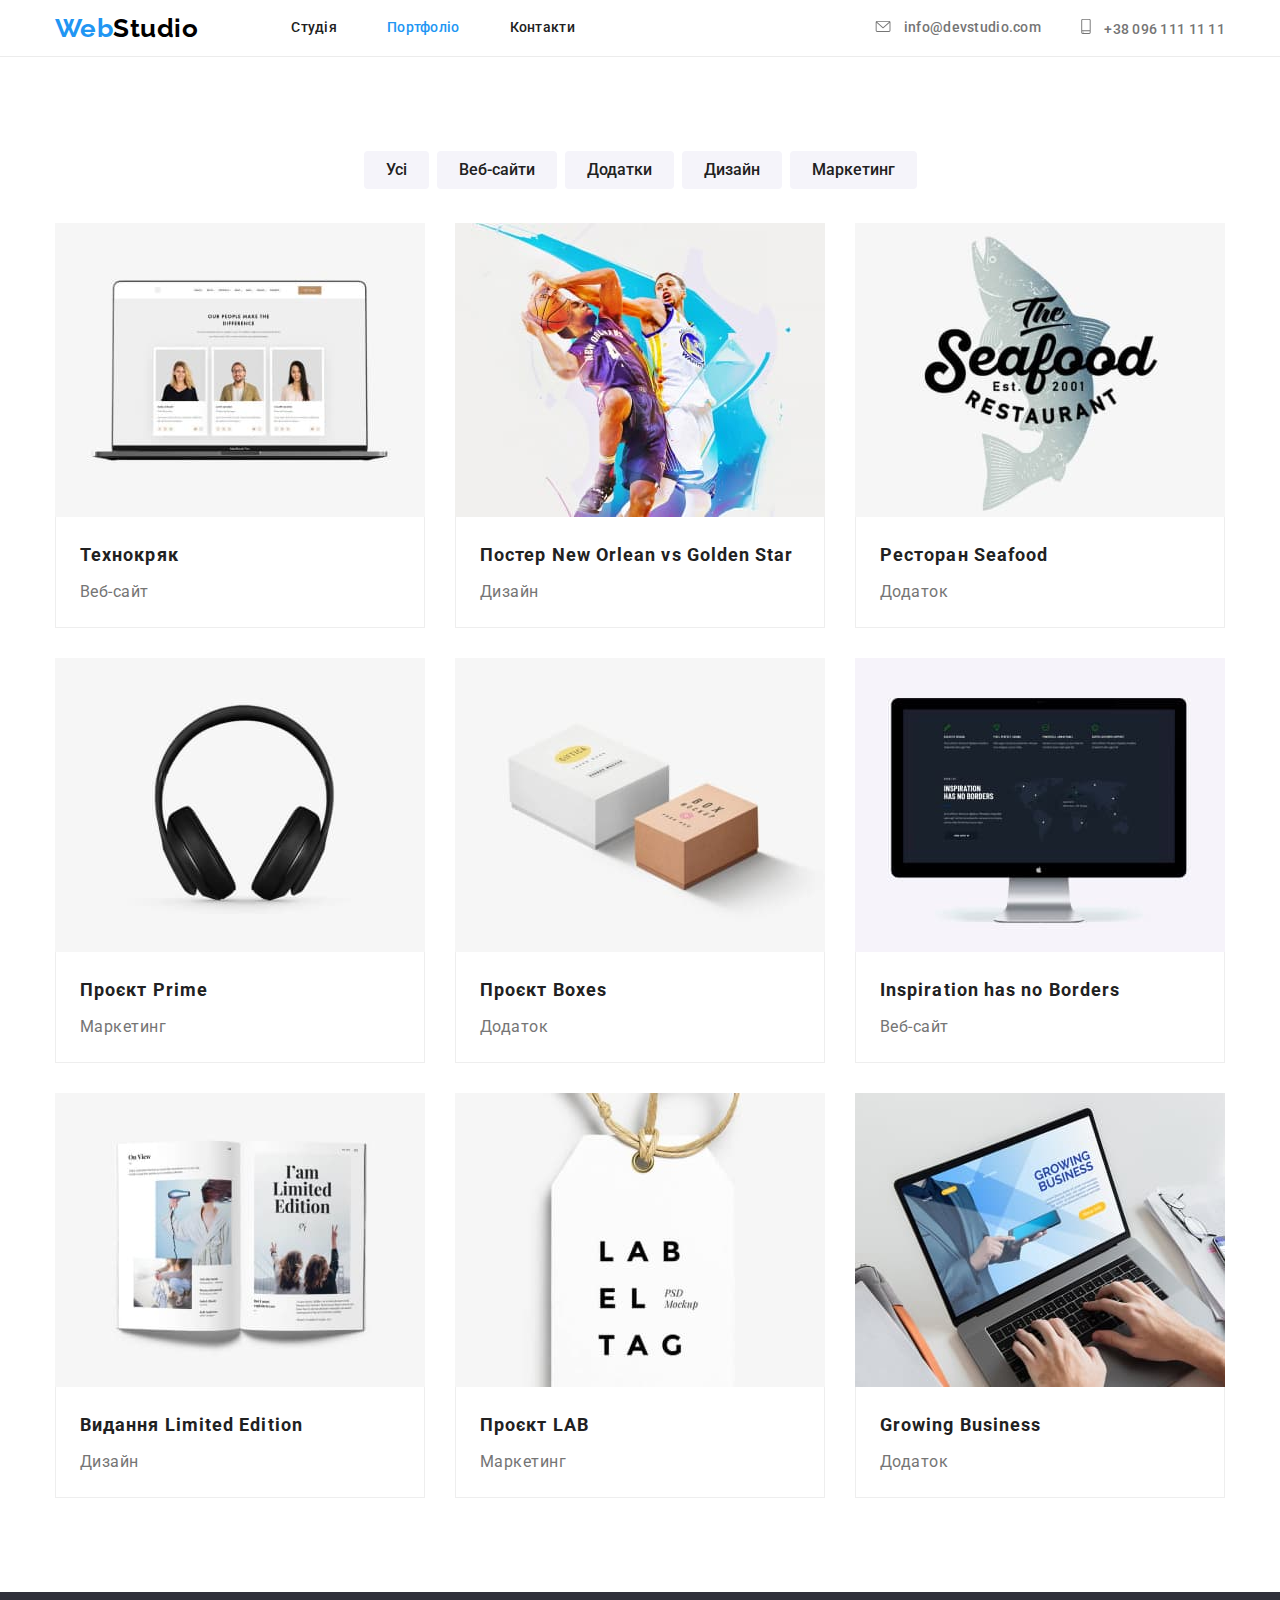
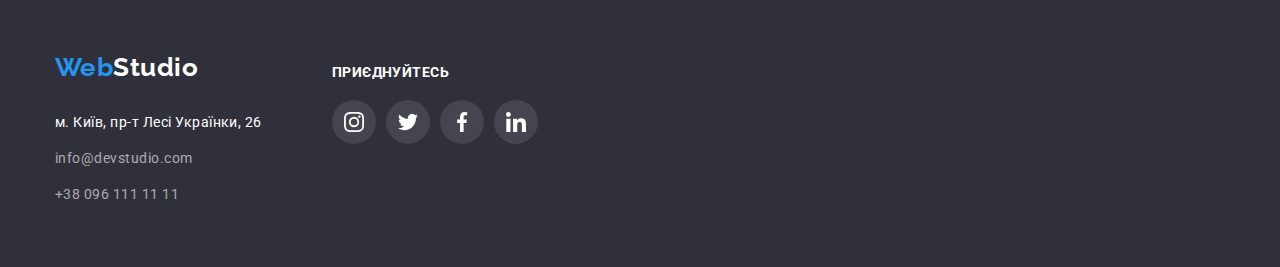
==== portfolio.html @ bcf941a9 "hw5 start" ====
<!DOCTYPE html>
<html lang="uk">
<head>
    <meta charset="UTF-8">
    <meta http-equiv="X-UA-Compatible" content="IE=edge">
    <meta name="viewport" content="width=device-width, initial-scale=1.0">
    <title>WebStudio. Портфоліо</title>
    <link href="https://fonts.googleapis.com/css2?family=Raleway:wght@700&family=Roboto:wght@400;500;700;900&display=swap"
        rel="stylesheet">
    <link rel="stylesheet" href="https://cdnjs.cloudflare.com/ajax/libs/modern-normalize/1.1.0/modern-normalize.min.css">
    <link rel="stylesheet" href="./css/styles.css">
</head>
<body>
    <!--Page header-->
    <header class="page-header">
        <div class="container">
        <nav class="nav">
            <!--Logo-->
            <a href="/" class="logo">Web<span class="studio-header">Studio</span></a>
            <!--Links to other pages-->
            <ul class="site-nav list">
                <li class="item"><a href="./index.html" class="link">Студія</a></li>
                <li class="item"><a href="./portfolio.html" class="link current">Портфоліо</a></li>
                <li class="item"><a href="" class="link">Контакти</a></li>
            </ul>        
        <!--Contacts-->
        <ul class="contact-nav list">
            <li class="item">
                <a href="mailto:info@devstudio.com" class="link mail">
                    <svg class="icon" width="16" height="12">
                        <use href="./images/icons.svg#envelope"></use>
                    </svg>                    
                    info@devstudio.com
                </a>
            </li>
            <li class="item">
                <a href="tel:+380961111111" class="link tel">
                    <svg class="icon" width="10" height="16">
                        <use href="./images/icons.svg#smartphone"></use>
                    </svg>
                    +38 096 111 11 11
                </a>
            </li>
        </ul>
        </nav>
        </div>
    </header>
    <!-- Main content -->
    <main>
        <section class="portfolio">
            <div class="container">
                <h1 hidden>Портфоліо</h1>
                <!-- Buttons -->
                <ul class="buttons list">
                    <li class="item"><button class="link all" type="button">Усі</button></li>
                    <li class="item"><button class="link" type="button">Веб-сайти</button></li>
                    <li class="item"><button class="link" type="button">Додатки</button></li>
                    <li class="item"><button class="link" type="button">Дизайн</button></li>
                    <li class="item"><button class="link" type="button">Маркетинг</button></li>
                </ul>
                <!-- Projects -->
                <ul class="works list">
                    <li class="item">
                        <article class="card">
                            <a href="" class="service">
                                <div class="thumb">
                                    <img src="./images/img1.jpg" alt="Фото людей на мніторі" width="370">
                                </div>
                                <div class="case">                                
                                    <h2 class="title">Технокряк</h2>
                                    <p class="text">Веб-сайт</p>
                                </div>
                            </a>
                        </article>
                    </li>
                    <li class="item">
                        <article class="card">
                            <a href="" class="service">
                                <div class="thumb">
                                    <img src="./images/img2.jpg" alt="Баскетболісти" width="370">
                                </div>
                                <div class="case">
                                    <h2 class="title">Постер New Orlean vs Golden Star</h2>
                                    <p class="text">Дизайн</p>
                                </div>
                            </a>
                        </article>
                    </li>
                    <li class="item">
                        <article class="card">
                            <a href="" class="service">
                                <div class="thumb">
                                    <img src="./images/img3.jpg" alt="Логотип ресторану" width="370">
                                </div>
                                <div class="case">
                                    <h2 class="title">Ресторан Seafood</h2>
                                    <p class="text">Додаток</p>
                                </div>
                            </a>
                        </article>
                    </li>
                    <li class="item">
                        <article class="card">
                            <a href="" class="service">
                                <div class="thumb">
                                    <img src="./images/img4.jpg" alt="Навухники" width="370">
                                </div>
                                <div class="case">
                                    <h2 class="title">Проєкт Prime</h2>
                                    <p class="text">Маркетинг</p>
                                </div>
                            </a>
                        </article>
                    </li>
                    <li class="item">
                        <article class="card">
                            <a href="" class="service">
                                <div class="thumb">
                                    <img src="./images/img5.jpg" alt="Коробки" width="370">
                                </div>
                                <div class="case">
                                    <h2 class="title">Проєкт Boxes</h2>
                                    <p class="text">Додаток</p>
                                </div>
                            </a>
                        </article>
                    </li>
                    <li class="item">
                        <article class="card">
                            <a href="" class="service">
                                <div class="thumb">
                                    <img src="./images/img6.jpg" alt="Монітор" width="370">
                                </div>
                                <div class="case">
                                    <h2 class="title">Inspiration has no Borders</h2>
                                    <p class="text">Веб-сайт</p>
                                </div>
                            </a>
                        </article>
                    </li>
                    <li class="item">
                        <article class="card">
                            <a href="" class="service">
                                <div class="thumb">
                                    <img src="./images/img7.jpg" alt="Журнал" width="370">
                                </div>
                                <div class="case">
                                    <h2 class="title">Видання Limited Edition</h2>
                                    <p class="text">Дизайн</p>
                                </div>
                            </a>
                        </article>
                    </li>
                    <li class="item">
                        <article class="card">
                            <a href="" class="service">
                                <div class="thumb">
                                    <img src="./images/img8.jpg" alt="Етикетка" width="370">
                                </div>
                                <div class="case">
                                    <h2 class="title">Проєкт LAB</h2>
                                    <p class="text">Маркетинг</p>
                                </div>
                            </a>
                        </article>
                    </li>
                    <li class="item">
                        <article class="card">
                            <a href="" class="service">
                                <div class="thumb">
                                    <img src="./images/img9.jpg" alt="Ноутбук" width="370">
                                </div>
                                <div class="case">
                                    <h2 class="title">Growing Business</h2>
                                    <p class="text">Додаток</p>
                                </div>
                        </a>
                        </article>
                    </li>
                </ul>                
            </div>
        </section>
    </main>
    <!-- Footer -->
    <footer class="footer">
        <div class="container">
            <div class="footer-contacts">
                <a href="/" class="logo">Web<span class="studio-footer">Studio</span></a>
                <address class="address">
                    <p class="map">м. Київ, пр-т Лесі Українки, 26</p>
                    <a href="mailto:info@devstudio.com" class="link mail">info@devstudio.com</a>
                    <a href="tel:+380961111111" class="link tel">+38 096 111 11 11</a>
                </address>
            </div>
            <div class="footer-join">
                <h3 class="title">приєднуйтесь</h3>
                <ul class="footer-join-list list">
                    <li class="footer-soc-items">
                        <a href="#" class="footer-soc-link link">
                            <svg width="20" height="20" class="footer-soc-icons">
                                <use href="./images/icons.svg#instagram"></use>
                            </svg>
                        </a>
                    </li>
                    </li>
                    <li class="footer-soc-items">
                        <a href="#" class="footer-soc-link link">
                            <svg width="20" height="20" class="footer-soc-icons">
                                <use href="./images/icons.svg#twitter"></use>
                            </svg>
                        </a>
                    </li>
                    </li>
                    <li class="footer-soc-items">
                        <a href="#" class="footer-soc-link link">
                            <svg width="20" height="20" class="footer-soc-icons">
                                <use href="./images/icons.svg#facebook"></use>
                            </svg>
                        </a>
                    </li>
                    </li>
                    <li class="footer-soc-items">
                        <a href="#" class="footer-soc-link link">
                            <svg width="20" height="20" class="footer-soc-icons">
                                <use href="./images/icons.svg#linkedin"></use>
                            </svg>
                        </a>
                    </li>
                    </li>
                </ul>
            </div>
        </div>
    </footer>
</body>
</html>
---- css/styles.css ----
/* основной цвет текста #212121*/
/* вторичный цвет теста #757575*/
/* цвет акцента #2196F3*/
/* белый цвет текста #FFFFFF*/
/* черный цвет лого #000000*/
/* серый цвет текста в футере rgba(255, 255, 255, 0.6)*/
/* бэкграунд цвет основной #FFFFFF */
/* бэкграунд цвет второстепенный #F5F4FA */
/* бэкграунд цвет хедера #FFFFFF */
/* бэкграунд цвет футера и героя #2F303A */
/* цвет ссылок футера rgba(255, 255, 255, 0.6) */
/* цвет неактивной иконки #AFB1B8 */

*,
*::before,
*::after {
  box-sizing: border-box;
}

:root {
  --primary-text-color: #212121;
  --secondary-text-color: #757575;
  --accent-color: #2196f3;
  --primary-white-color: #ffffff;
  --works-item-gap: 30px;
  --inactive-icon: #afb1b8;
  --secondary-background-color: #f5f4fa;
}

body {
  background-color: #ffffff;
  color: var(--primary-text-color);

  font-family: roboto, sans-serif;
  letter-spacing: 0.03em;
  font-weight: 500;
}

.list {
  list-style: none;

  padding: 0;
  margin: 0;
}

.page-header {
  border-bottom: 1px solid #ececec;
}

.container {
  margin-left: auto;
  margin-right: auto;
  padding-left: 15px;
  padding-right: 15px;
  width: 1200px;
}

img {
  display: block;
  min-width: 100%;
  height: auto;
}

/* Logo */
.logo {
  color: var(--accent-color);

  text-decoration: none;
  font-family: raleway, cursive;
  font-weight: 700;
  font-size: 26px;
  line-height: 1.19;
}

.studio-header {
  color: #000000;
}

.studio-footer {
  color: #ffffff;
}

.logo:hover,
.logo:focus {
  color: var(--accent-color);
}

/* Site nav */
.nav {
  display: flex;
  align-items: center;
}
.site-nav {
  display: flex;
  margin-left: 93px;
}

.site-nav .item:not(:last-child) {
  margin-right: 50px;
}

.site-nav .link {
  display: block;
  padding-top: 20px;
  padding-bottom: 20px;

  color: var(--primary-text-color);

  text-decoration: none;
  font-size: 14px;
  line-height: 1.14;
  letter-spacing: 0.02em;
}

.site-nav .link:hover,
.site-nav .link:focus {
  color: var(--accent-color);
}

.site-nav .current {
  color: var(--accent-color);
}

/* Contact nav */
.contact-nav {
  display: flex;
  margin-left: auto;
}

.contact-nav .item + .item {
  padding-left: 40px;
}

.contact-nav .link {
  text-decoration: none;
  font-size: 14px;
  line-height: 1.14;
  letter-spacing: 0.02em;

  color: var(--secondary-text-color);
}

.contact-nav .link:hover,
.contact-nav .link:focus {
  color: var(--accent-color);
}

.contact-nav .icon {
  fill: currentColor;
  margin-right: 10px;
}

/* Hero */
.hero {
  max-width: 1600px;
  height: 600px;
  margin-left: auto;
  margin-right: auto;

  background-image: linear-gradient(rgba(47, 48, 58, 0.4), rgba(47, 48, 58, 0.4)),
    url(../images/banner.jpg);
  background-color: #2f303a;
  background-repeat: no-repeat;
  background-size: cover;
  background-position: center;
}

.hero .container {
  padding-top: 200px;
  padding-bottom: 200px;
  text-align: center;
}

.hero .title {
  color: #ffffff;

  font-weight: 900;
  font-size: 44px;
  line-height: 1.36;
  letter-spacing: 0.06em;
  text-transform: uppercase;

  margin-top: 0;
  margin-bottom: 30px;
}

button {
  font-family: inherit;
}

.button {
  background-color: var(--accent-color);
  color: var(--primary-white-color);

  border-style: none;
  border-radius: 4px;
  padding: 10px 24px;
  text-align: center;
  min-width: 200px;
}

.hero .button {
  font-weight: 700;
  font-size: 16px;
  line-height: 1.88;
  align-items: center;
  text-align: center;
  letter-spacing: 0.06em;
}

.button:hover,
.button:focus {
  color: var(--accent-color);
  background-color: var(--primary-white-color);
}

/* Section */
.section-title {
  color: var(--primary-text-color);

  font-weight: 700;
  font-size: 36px;
  line-height: 1.17;
  text-align: center;

  margin-top: 0;
  margin-bottom: 50px;
}

/* Features */
.advantage .container {
  margin-top: 94px;
  margin-bottom: 94px;
}
.feature .title {
  color: var(--primary-text-color);

  font-weight: 700;
  font-size: 14px;
  line-height: 1.14;
  text-transform: uppercase;

  margin-top: 0;
  margin-bottom: 10px;
}

.feature {
  display: flex;
}

.feature .item + .item {
  padding-left: 30px;
}

.feature .text {
  color: var(--secondary-text-color);

  font-weight: 400;
  font-size: 14px;
  line-height: 1.71;

  margin-top: 0;
  margin-bottom: 0;
}

.advantage-card {
  width: 270px;
  height: 120px;
  background-color: var(--secondary-background-color);
  border-radius: 4px;
  margin-bottom: 30px;
  margin-right: 0;
  display: flex;
  justify-content: center;
  align-items: center;
}

/* Team */
.team {
  background-color: var(--secondary-background-color);
}

.team .container {
  margin-top: 94px;
  padding-top: 94px;
  padding-bottom: 94px;
}

.feature .name {
  font-size: 16px;
  line-height: 1.19;
  text-align: center;

  margin-top: 0px;
  margin-bottom: 10px;
}

.feature .cards {
  box-shadow: 0px 1px 3px rgba(0, 0, 0, 0.12), 0px 1px 1px rgba(0, 0, 0, 0.14),
    0px 2px 1px rgba(0, 0, 0, 0.2);
  border-radius: 0 0 4px 4px;
  overflow: hidden;
}

.team .text {
  font-weight: 400;
  font-size: 16px;
  line-height: 1.19;
  text-align: center;
  margin-bottom: 16px;
}

.cards .person {
  padding: 30px 0;
}

.feature .person {
  background-color: #ffffff;
}

.team-soc-list {
  display: flex;
  justify-content: center;
  align-items: center;
}

.team-soc-items {
  width: 44px;
  height: 44px;
}

.team-soc-items:not(:last-child) {
  margin-right: 10px;
}

.team-soc-link {
  width: 100%;
  height: 100%;
  display: flex;
  border-radius: 50%;
  justify-content: center;
  align-items: center;
}

.team-soc-link:hover,
.team-soc-link:focus {
  background-color: var(--accent-color);
}

.team-soc-link:hover .team-soc-icons,
.team-soc-link:focus .team-soc-icons {
  fill: var(--primary-white-color);
}

.team-soc-icons {
  fill: var(--inactive-icon);
}

/* Clients */
.clients-items:not(:last-child) {
  margin-right: 30px;
}

.regular-clients {
  padding-top: 94px;
  padding-bottom: 94px;
}

.clients-list {
  display: flex;
  justify-content: center;
  align-items: center;
}

.clients-items {
  width: 170px;
  height: 92px;
  border: 1px solid var(--inactive-icon);
  border-radius: 4px;
}

.clients-link {
  width: 100%;
  height: 100%;
  display: flex;
  justify-content: center;
  align-items: center;
}

.clients-icons {
  fill: var(--inactive-icon);
}

.clients-items:hover,
.clients-items:focus {
  border: 1px solid var(--accent-color);
}

.clients-link:hover .clients-icons,
.clients-link:focus .clients-icons {
  fill: var(--accent-color);
}

/* Filter */
.buttons {
  display: flex;
  align-items: center;
  justify-content: center;
}

.buttons .item + .item {
  padding-left: 8px;
}

.container .buttons {
  margin-top: 94px;
  margin-bottom: 34px;
}

.buttons .link {
  border-style: none;
  border-radius: 4px;
  padding: 6px 22px;
  text-align: center;

  color: var(--primary-text-color);
  background-color: var(--secondary-background-color);

  font-weight: 500;
  font-size: 16px;
  line-height: 1.63;
  text-align: center;
}

.buttons .link:hover,
.buttons .link:focus {
  color: var(--primary-white-color);
  background-color: var(--accent-color);
  box-shadow: 0px 4px 4px rgba(0, 0, 0, 0.25);
}

.buttons .link {
  cursor: pointer;
}

/* Portfolio */
.works {
  display: flex;
  flex-wrap: wrap;

  margin-left: calc(-1 * var(--works-item-gap));
  margin-top: calc(-1 * var(--works-item-gap));
}

.works .item {
  flex-basis: calc(100% / 3 - var(--works-item-gap));
  margin-left: var(--works-item-gap);
  margin-top: var(--works-item-gap);
}

.works .item:hover,
.works .item:focus {
  box-shadow: 0px 4px 4px rgba(0, 0, 0, 0.25);
}

.works .service {
  text-decoration: none;
}

.works .text {
  color: var(--secondary-text-color);

  font-weight: 400;
  font-size: 16px;
  line-height: 1.88;
}

.works .title {
  color: var(--primary-text-color);

  font-weight: 700;
  font-size: 18px;
  line-height: 2;
  letter-spacing: 0.06em;
}

/* Card */
.case .title {
  margin-top: 0;
  margin-bottom: 0;
}

.case .text {
  margin-top: 4px;
  margin-bottom: 0;
}

.card .case {
  padding: 20px 24px;
  border-left: 1px solid #eeeeee;
  border-right: 1px solid #eeeeee;
  border-bottom: 1px solid #eeeeee;
}

.portfolio .container {
  margin-bottom: 94px;
}

/* Footer */
.footer {
  background-color: #2f303a;
}

.footer {
  padding-top: 60px;
  padding-bottom: 60px;
}

.address .map {
  color: #ffffff;

  margin-top: 0;
  margin-bottom: 0;
}

.address .link {
  text-decoration: none;
  color: rgba(255, 255, 255, 0.6);

  display: block;
}

.address .link:hover,
.address .link:focus {
  color: var(--accent-color);
}

.address {
  font-style: normal;
  margin-top: 28px;
}

.address .map,
.address .link {
  font-weight: 400;
  font-size: 14px;
  line-height: 1.71;
}

.address .mail {
  margin-top: 12px;
  margin-bottom: 12px;
}

.footer .container {
  display: flex;
}

.footer .title {
  margin: 0;
  margin-bottom: 20px;

  font-family: 'Roboto';
  font-style: normal;
  font-weight: 700;
  font-size: 14px;
  line-height: 16px;
  letter-spacing: 0.03em;
  text-transform: uppercase;

  color: #ffffff;
}

.footer-join {
  margin-left: 70px;
  margin-top: 12px;
}

.footer-join-list {
  display: flex;
  justify-content: center;
  align-items: center;
}

.footer-soc-items {
  width: 44px;
  height: 44px;
}

.footer-soc-items:not(:last-child) {
  margin-right: 10px;
}

.footer-soc-link {
  width: 100%;
  height: 100%;
  display: flex;
  justify-content: center;
  align-items: center;
  border-radius: 50%;
}

.footer-soc-link {
  background-color: rgba(255, 255, 255, 0.1);
}

.footer-soc-link:hover,
.footer-soc-link:focus {
  background-color: var(--accent-color);
}

.footer-soc-icons {
  fill: var(--primary-white-color);
}
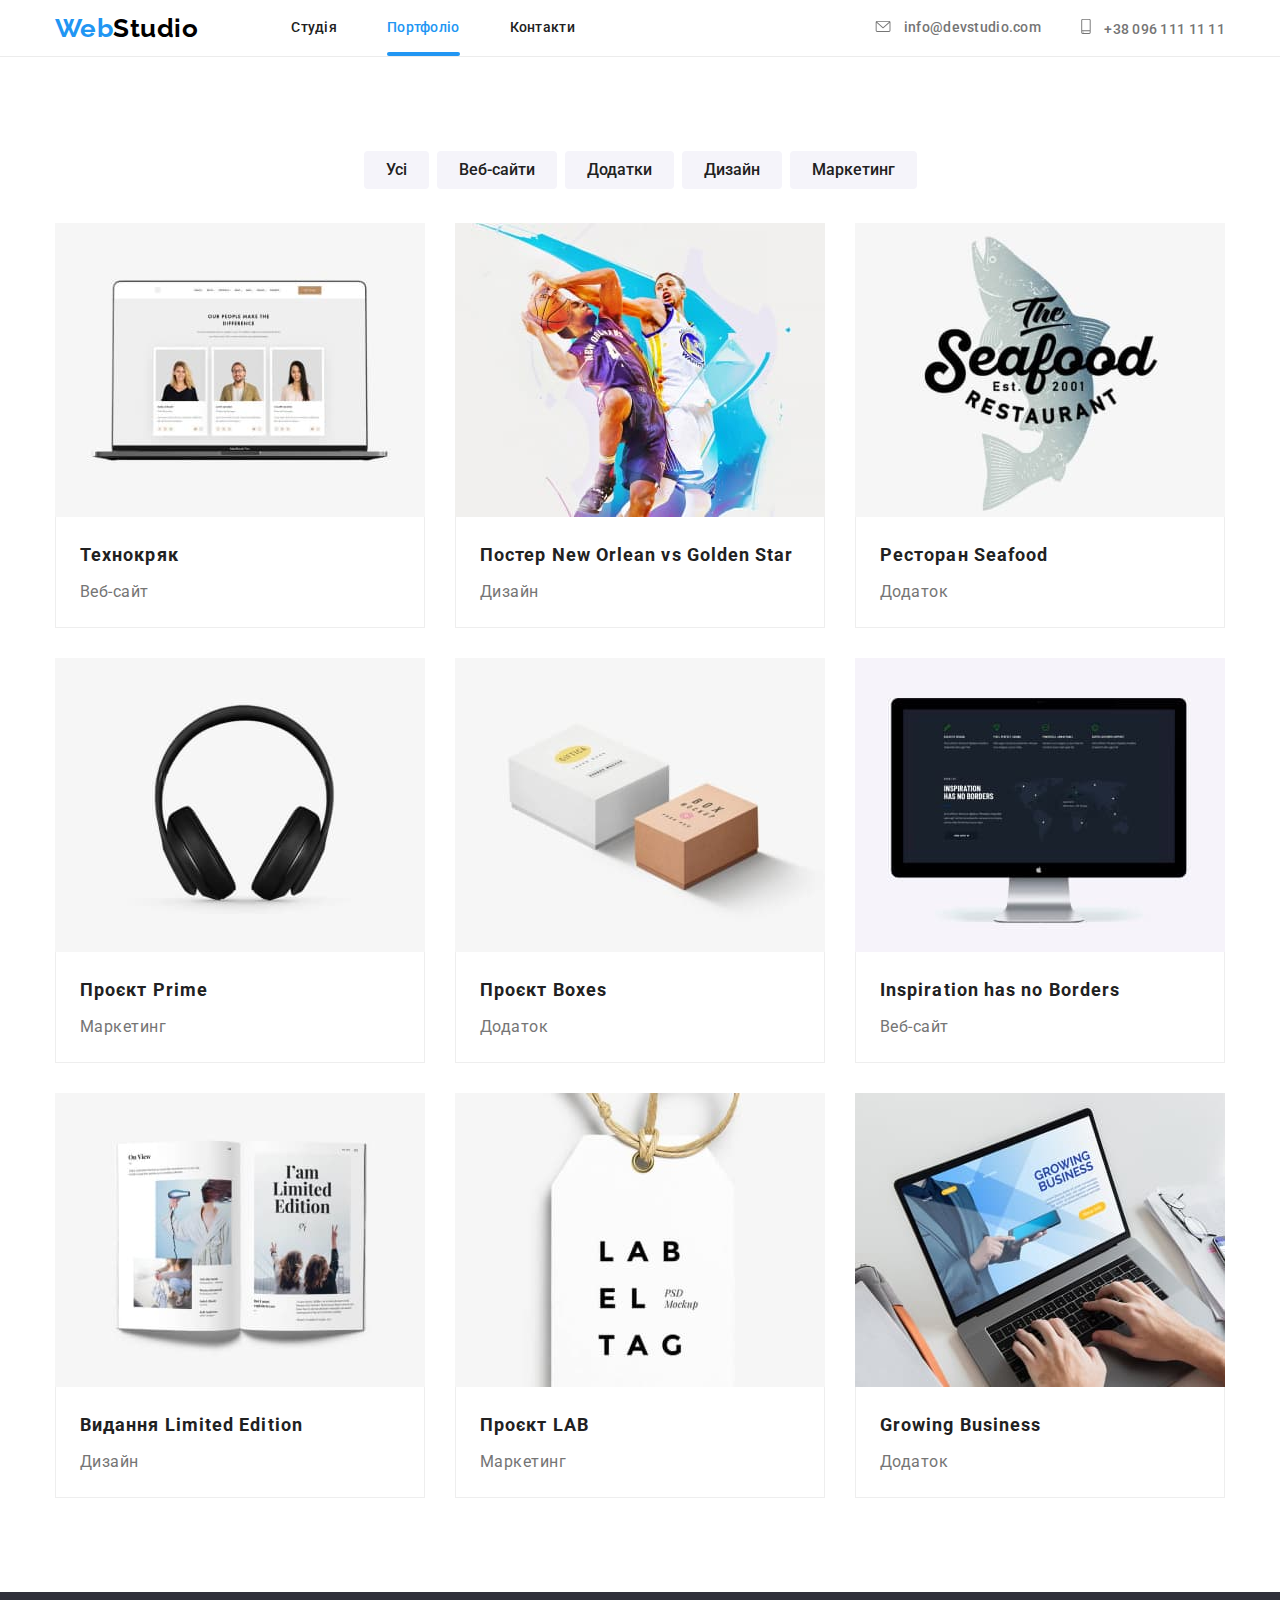
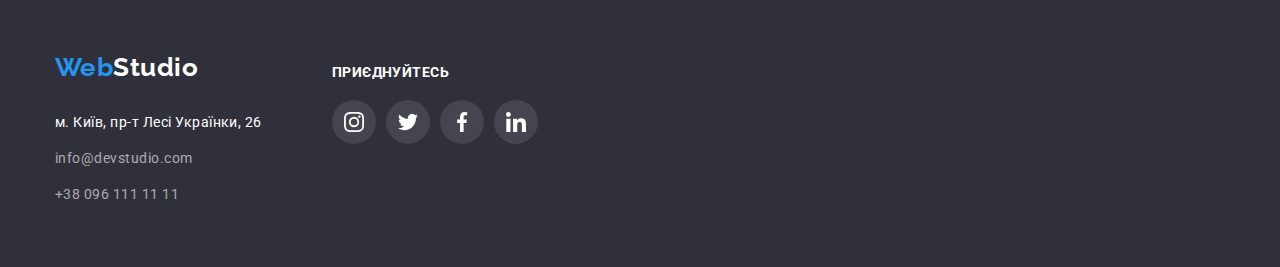
==== commit a3c3144f: "overlay portfolio done" ====
--- a/portfolio.html
+++ b/portfolio.html
@@ -65,6 +65,10 @@
                             <a href="" class="service">
                                 <div class="thumb">
                                     <img src="./images/img1.jpg" alt="Фото людей на мніторі" width="370">
+                                    <div>
+                                        <p class="text-overlay">Ресурс пропонує комплексні пропозиції з різним рівнем функціоналу та сервісів. Все це дозволить відвідувачу отримати
+                                        вичерпні відомості про компанію чи приватну особу.</p>
+                                    </div>
                                 </div>
                                 <div class="case">                                
                                     <h2 class="title">Технокряк</h2>
@@ -78,6 +82,11 @@
                             <a href="" class="service">
                                 <div class="thumb">
                                     <img src="./images/img2.jpg" alt="Баскетболісти" width="370">
+                                    <div>
+                                        <p class="text-overlay">Ресурс пропонує комплексні пропозиції з різним рівнем функціоналу та сервісів. Все це
+                                            дозволить відвідувачу отримати
+                                            вичерпні відомості про компанію чи приватну особу.</p>
+                                    </div>
                                 </div>
                                 <div class="case">
                                     <h2 class="title">Постер New Orlean vs Golden Star</h2>
@@ -91,6 +100,11 @@
                             <a href="" class="service">
                                 <div class="thumb">
                                     <img src="./images/img3.jpg" alt="Логотип ресторану" width="370">
+                                    <div>
+                                        <p class="text-overlay">Ресурс пропонує комплексні пропозиції з різним рівнем функціоналу та сервісів. Все це
+                                            дозволить відвідувачу отримати
+                                            вичерпні відомості про компанію чи приватну особу.</p>
+                                    </div>
                                 </div>
                                 <div class="case">
                                     <h2 class="title">Ресторан Seafood</h2>
@@ -104,6 +118,11 @@
                             <a href="" class="service">
                                 <div class="thumb">
                                     <img src="./images/img4.jpg" alt="Навухники" width="370">
+                                    <div>
+                                        <p class="text-overlay">Ресурс пропонує комплексні пропозиції з різним рівнем функціоналу та сервісів. Все це
+                                            дозволить відвідувачу отримати
+                                            вичерпні відомості про компанію чи приватну особу.</p>
+                                    </div>
                                 </div>
                                 <div class="case">
                                     <h2 class="title">Проєкт Prime</h2>
@@ -117,6 +136,11 @@
                             <a href="" class="service">
                                 <div class="thumb">
                                     <img src="./images/img5.jpg" alt="Коробки" width="370">
+                                    <div>
+                                        <p class="text-overlay">Ресурс пропонує комплексні пропозиції з різним рівнем функціоналу та сервісів. Все це
+                                            дозволить відвідувачу отримати
+                                            вичерпні відомості про компанію чи приватну особу.</p>
+                                    </div>
                                 </div>
                                 <div class="case">
                                     <h2 class="title">Проєкт Boxes</h2>
@@ -130,6 +154,11 @@
                             <a href="" class="service">
                                 <div class="thumb">
                                     <img src="./images/img6.jpg" alt="Монітор" width="370">
+                                    <div>
+                                        <p class="text-overlay">Ресурс пропонує комплексні пропозиції з різним рівнем функціоналу та сервісів. Все це
+                                            дозволить відвідувачу отримати
+                                            вичерпні відомості про компанію чи приватну особу.</p>
+                                    </div>
                                 </div>
                                 <div class="case">
                                     <h2 class="title">Inspiration has no Borders</h2>
@@ -143,6 +172,11 @@
                             <a href="" class="service">
                                 <div class="thumb">
                                     <img src="./images/img7.jpg" alt="Журнал" width="370">
+                                    <div>
+                                        <p class="text-overlay">Ресурс пропонує комплексні пропозиції з різним рівнем функціоналу та сервісів. Все це
+                                            дозволить відвідувачу отримати
+                                            вичерпні відомості про компанію чи приватну особу.</p>
+                                    </div>
                                 </div>
                                 <div class="case">
                                     <h2 class="title">Видання Limited Edition</h2>
@@ -156,6 +190,11 @@
                             <a href="" class="service">
                                 <div class="thumb">
                                     <img src="./images/img8.jpg" alt="Етикетка" width="370">
+                                    <div>
+                                        <p class="text-overlay">Ресурс пропонує комплексні пропозиції з різним рівнем функціоналу та сервісів. Все це
+                                            дозволить відвідувачу отримати
+                                            вичерпні відомості про компанію чи приватну особу.</p>
+                                    </div>
                                 </div>
                                 <div class="case">
                                     <h2 class="title">Проєкт LAB</h2>
@@ -169,6 +208,11 @@
                             <a href="" class="service">
                                 <div class="thumb">
                                     <img src="./images/img9.jpg" alt="Ноутбук" width="370">
+                                    <div>
+                                        <p class="text-overlay">Ресурс пропонує комплексні пропозиції з різним рівнем функціоналу та сервісів. Все це
+                                            дозволить відвідувачу отримати
+                                            вичерпні відомості про компанію чи приватну особу.</p>
+                                    </div>
                                 </div>
                                 <div class="case">
                                     <h2 class="title">Growing Business</h2>
--- a/css/styles.css
+++ b/css/styles.css
@@ -10,6 +10,7 @@
 /* бэкграунд цвет футера и героя #2F303A */
 /* цвет ссылок футера rgba(255, 255, 255, 0.6) */
 /* цвет неактивной иконки #AFB1B8 */
+/* функция распределения времени cubic-bezier(0.4, 0, 0.2, 1) */
 
 *,
 *::before,
@@ -25,6 +26,7 @@
   --works-item-gap: 30px;
   --inactive-icon: #afb1b8;
   --secondary-background-color: #f5f4fa;
+  --time-function: 250ms cubic-bezier(0.4, 0, 0.2, 1);
 }
 
 body {
@@ -80,11 +82,6 @@
   color: #ffffff;
 }
 
-.logo:hover,
-.logo:focus {
-  color: var(--accent-color);
-}
-
 /* Site nav */
 .nav {
   display: flex;
@@ -110,6 +107,8 @@
   font-size: 14px;
   line-height: 1.14;
   letter-spacing: 0.02em;
+
+  transition: color var(--time-function);
 }
 
 .site-nav .link:hover,
@@ -119,6 +118,22 @@
 
 .site-nav .current {
   color: var(--accent-color);
+
+  position: relative;
+}
+
+.site-nav .current::after {
+  content: '';
+
+  position: absolute;
+  left: 0;
+  bottom: 0;
+
+  display: block;
+  width: 100%;
+  height: 4px;
+  background-color: var(--accent-color);
+  border-radius: 2px;
 }
 
 /* Contact nav */
@@ -138,6 +153,8 @@
   letter-spacing: 0.02em;
 
   color: var(--secondary-text-color);
+
+  transition: color var(--time-function);
 }
 
 .contact-nav .link:hover,
@@ -206,6 +223,8 @@
   align-items: center;
   text-align: center;
   letter-spacing: 0.06em;
+
+  transition: color var(--time-function), background-color var(--time-function);
 }
 
 .button:hover,
@@ -340,6 +359,8 @@
   border-radius: 50%;
   justify-content: center;
   align-items: center;
+
+  transition: background-color var(--time-function);
 }
 
 .team-soc-link:hover,
@@ -354,6 +375,8 @@
 
 .team-soc-icons {
   fill: var(--inactive-icon);
+
+  transition: fill var(--time-function);
 }
 
 /* Clients */
@@ -377,6 +400,8 @@
   height: 92px;
   border: 1px solid var(--inactive-icon);
   border-radius: 4px;
+
+  transition: border var(--time-function);
 }
 
 .clients-link {
@@ -389,6 +414,8 @@
 
 .clients-icons {
   fill: var(--inactive-icon);
+
+  transition: fill var(--time-function);
 }
 
 .clients-items:hover,
@@ -430,6 +457,9 @@
   font-size: 16px;
   line-height: 1.63;
   text-align: center;
+
+  transition: color var(--time-function), background-color var(--time-function),
+    box-shadow var(--time-function);
 }
 
 .buttons .link:hover,
@@ -456,6 +486,8 @@
   flex-basis: calc(100% / 3 - var(--works-item-gap));
   margin-left: var(--works-item-gap);
   margin-top: var(--works-item-gap);
+
+  transition: box-shadow var(--time-function);
 }
 
 .works .item:hover,
@@ -482,6 +514,43 @@
   font-size: 18px;
   line-height: 2;
   letter-spacing: 0.06em;
+}
+
+/* Cards overlay */
+.card .thumb {
+  position: relative;
+  overflow: hidden;
+}
+
+.text-overlay {
+  position: absolute;
+  top: 0;
+  left: 0;
+  width: 100%;
+  height: 100%;
+  background-color: rgba(33, 150, 243, 0.9);
+
+  transform: translateY(100%);
+  transition: transform var(--time-function);
+
+  font-family: 'Roboto';
+  font-style: normal;
+  font-weight: 400;
+  font-size: 18px;
+  line-height: 28px;
+  letter-spacing: 0.03em;
+  color: var(--primary-white-color);
+
+  margin: 0;
+  padding: 63px 24px;
+}
+
+.card:hover .text-overlay {
+  transform: translateY(0);
+}
+
+.card {
+  overflow: hidden;
 }
 
 /* Card */
@@ -528,6 +597,8 @@
   color: rgba(255, 255, 255, 0.6);
 
   display: block;
+
+  transition: color var(--time-function);
 }
 
 .address .link:hover,
@@ -598,6 +669,8 @@
   justify-content: center;
   align-items: center;
   border-radius: 50%;
+
+  transition: background-color var(--time-function);
 }
 
 .footer-soc-link {
